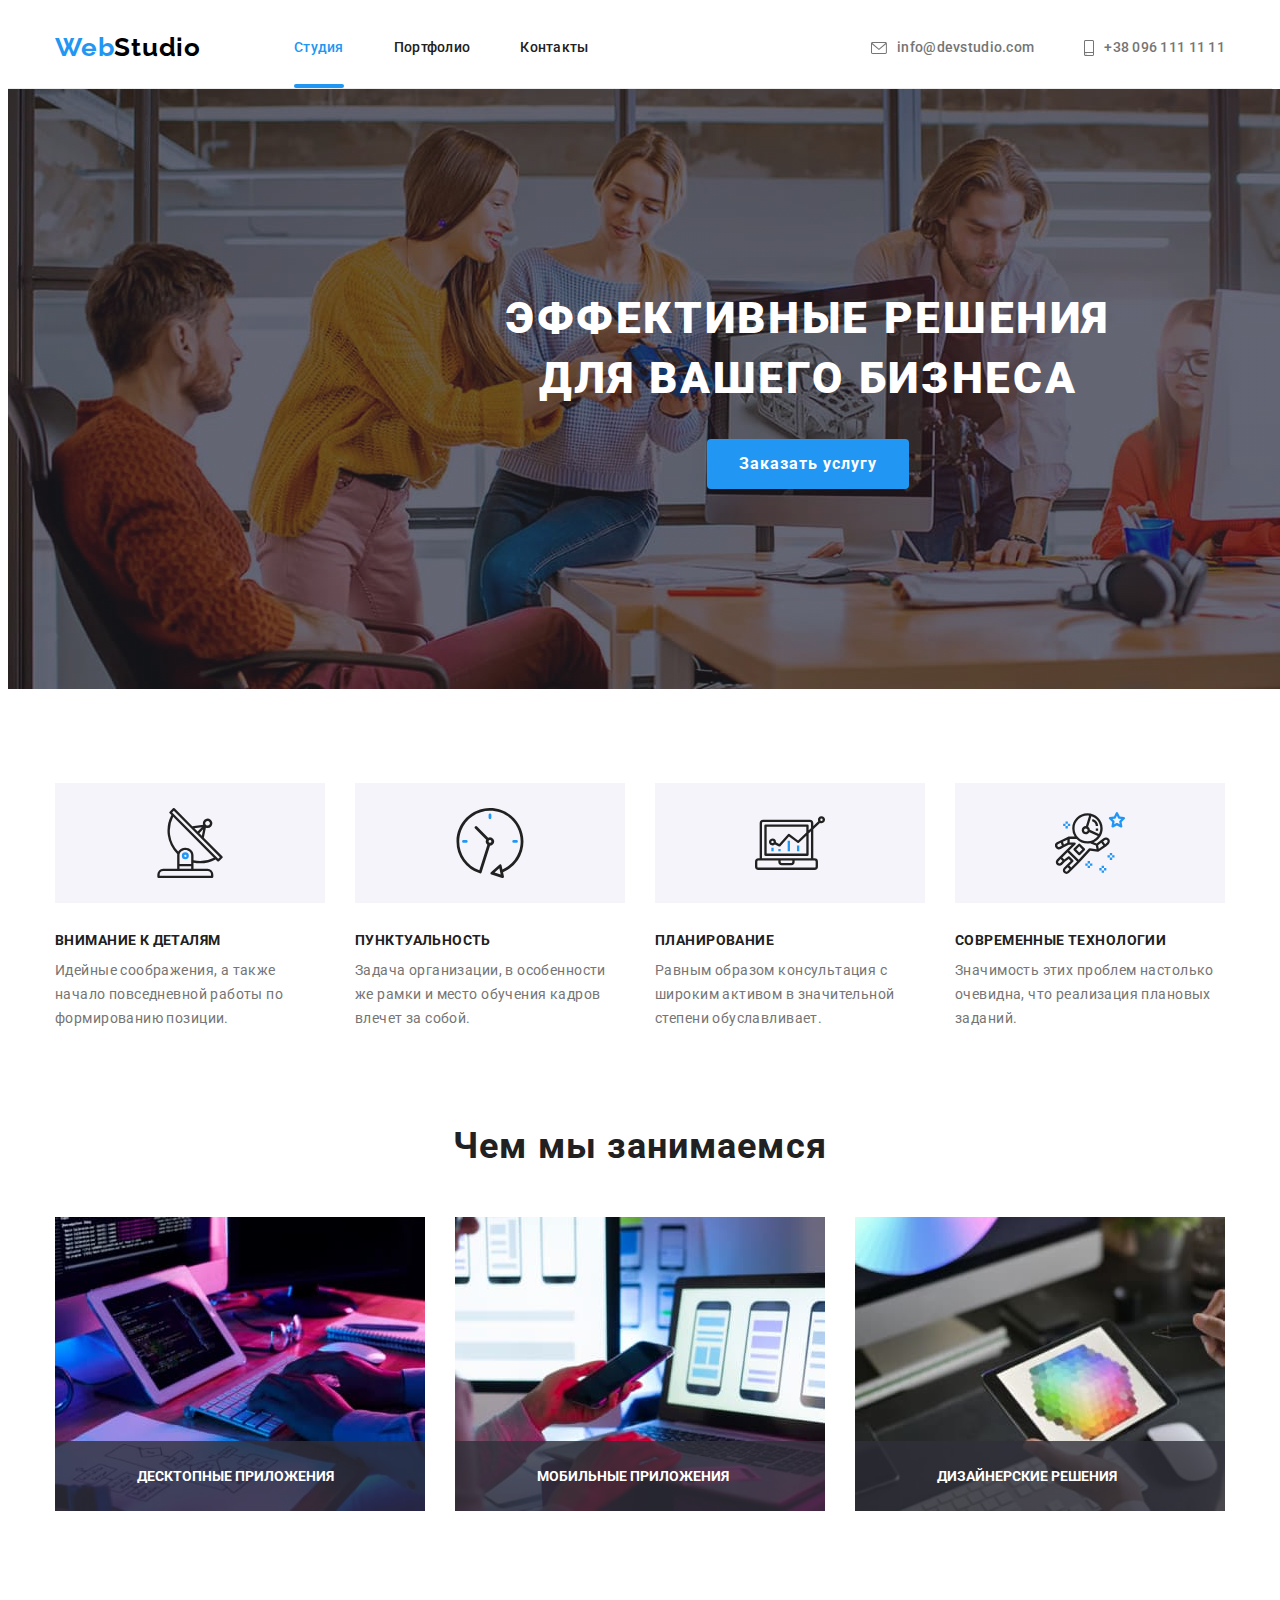
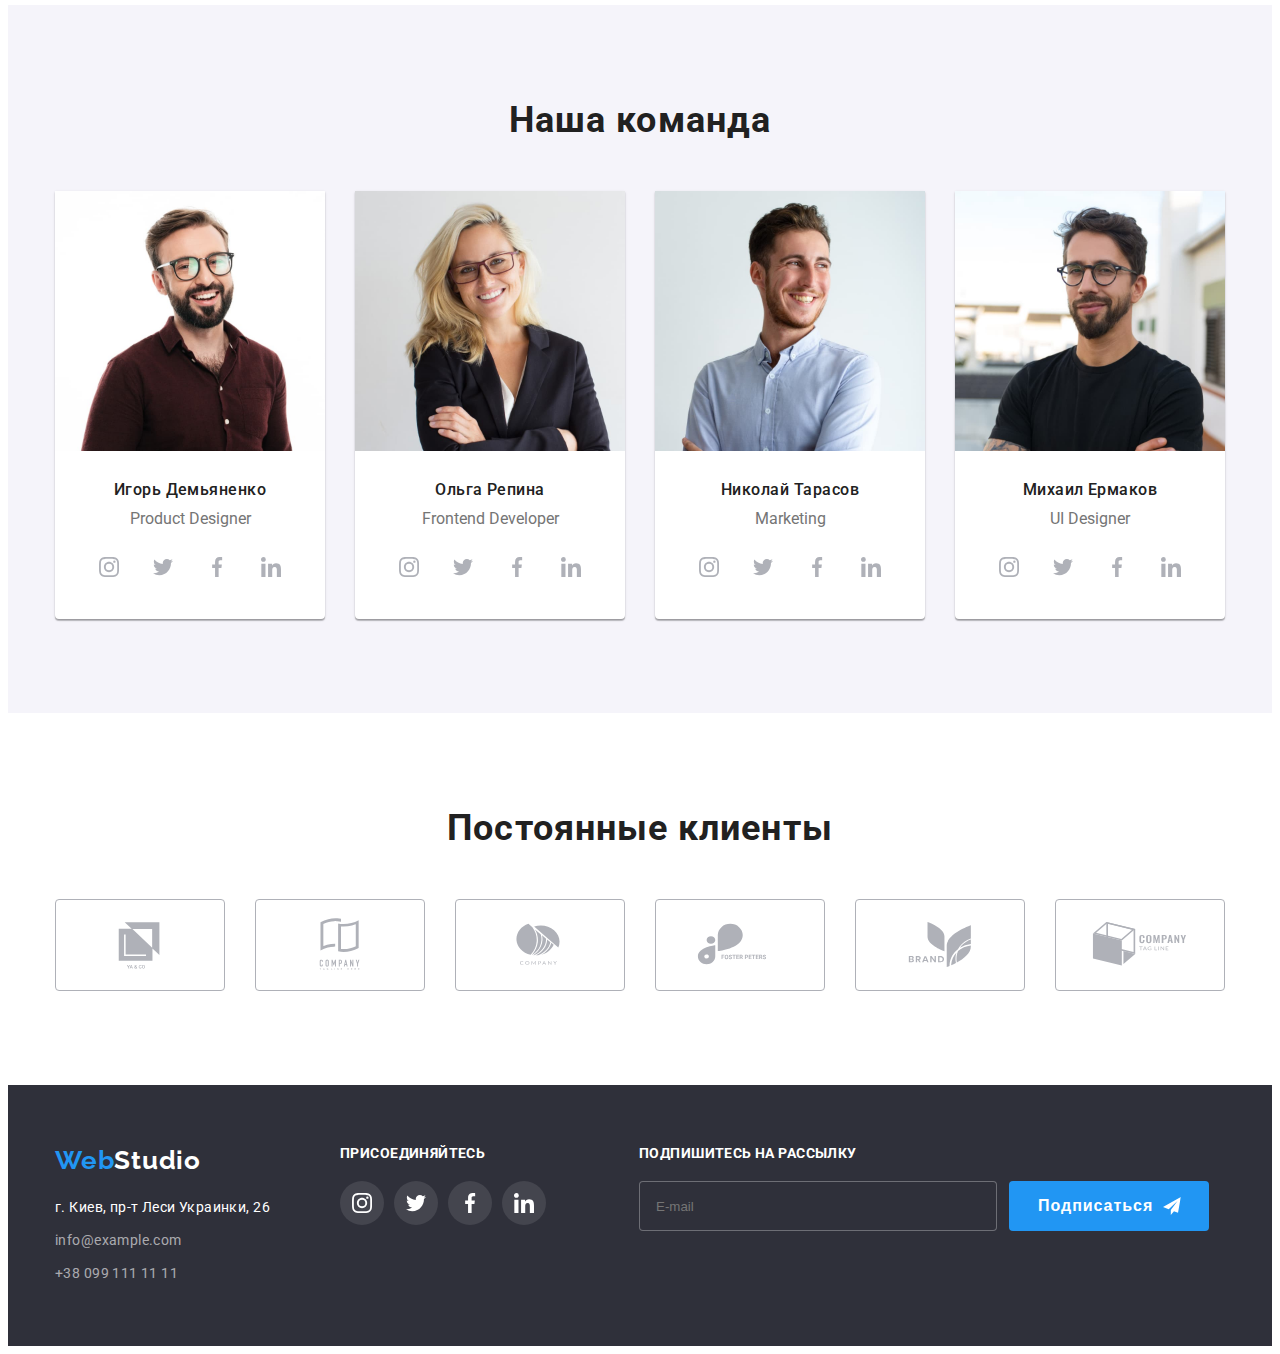
==== index.html @ 302613a6 "Добавляет форму" ====
<!DOCTYPE html>
<html lang="ru">
<head>
    <meta charset="UTF-8">
    <meta http-equiv="X-UA-Compatible" content="IE=edge">
    <meta name="viewport" content="width=device-width, initial-scale=1.0">
    <title>Студия</title>
    <link href="https://fonts.googleapis.com/css2?family=Raleway:wght@700&family=Roboto:wght@400;500;700;900&display=swap"
        rel="stylesheet">
        <link rel="stylesheet" href="https://cdnjs.cloudflare.com/ajax/libs/modern-normalize/1.1.0/modern-normalize.min.css"
            integrity="sha512-wpPYUAdjBVSE4KJnH1VR1HeZfpl1ub8YT/NKx4PuQ5NmX2tKuGu6U/JRp5y+Y8XG2tV+wKQpNHVUX03MfMFn9Q=="
            crossorigin="anonymous" referrerpolicy="no-referrer" />
    <link rel="stylesheet" href="./css/styles.css">
</head>
<body>
    <!--Шапка-->
    <header class="page-header">
        <div class=" header container">
            <nav class="main-nav">
                <a href="./index.html" class="logo"><span>Web</span>Studio</a>
            
                <ul class="site-nav list">
                    <li class="item"><a href="./index.html" class="link current">Студия</a></li>
                    <li class="item"><a href="./portfolio.html" class="link">Портфолио</a></li>
                    <li class="item"><a href="" class="link">Контакты</a></li>
                </ul>
            </nav>
            
            <ul class="contacts list">
                <li class="item"><a href="mailto:info@devstudio.com" class="contacts-item link">
                    <svg class="envelope-icon">
                        <use href="./images/icons.svg#icon-envelope"></use>
                    </svg>
                    info@devstudio.com</a></li>

                <li class="item"><a href="tel:+380961111111" class="contacts-item link">
                    <svg class="smartphone-icon" width="10" height="16">
                        <use href="./images/icons.svg#icon-smartphone"></use>
                    </svg>
                    +38 096 111 11 11</a></li>
            </ul>
        </div>
            
    </header>

    <main>
        <!--Герой-->

        <section class="hero section">
            
                <div class="container">
                    <h1 class="hero-title">Эффективные решения для вашего бизнеса</h1>
                    <button type="button" class="hero-button" data-modal-open>Заказать услугу</button>
                </div>
            
        </section>
        

        <!--Преимущества работы с нами-->

        <section class="advantages section">
            <div class="container">
                <h2 class="visually-hidden">Преимущества работы с нами</h2>
                
                <ul class=" advantage list">
                    <li class="advantages-item">
                        <div class="advantage-bg">
                            <svg width="70" height="70">
                                <use href="./images/icons.svg#icon-antenna" ></use>
                            </svg>
                        </div>
                        <h3 class="advantage-title">Внимание к деталям</h3>
                        <p class="advantage-descr">
                            Идейные соображения, а также начало повседневной работы по формированию позиции.
                        </p>
                    </li>
                    <li class="advantages-item">
                        <div class="advantage-bg">
                            <svg width="70" height="70">
                                <use href="./images/icons.svg#icon-clock"></use>
                            </svg>
                        </div>
                        <h3 class="advantage-title">Пунктуальность</h3>
                        <p class="advantage-descr">
                            Задача организации, в особенности же рамки и место обучения кадров влечет за собой.
                        </p>
                    </li>
                    <li class="advantages-item">
                        <div class="advantage-bg">
                            <svg width="70" height="70">
                                <use href="./images/icons.svg#icon-diagram"></use>
                            </svg>
                        </div>
                        <h3 class="advantage-title">Планирование</h3>
                        <p class="advantage-descr">
                            Равным образом консультация с широким активом в значительной степени обуславливает.
                        </p>
                    </li>
                    <li class="advantages-item">
                        <div class="advantage-bg">
                            <svg width="70" height="70">
                                <use href="./images/icons.svg#icon-astronaut"></use>
                        </div>
                        <h3 class="advantage-title">Современные технологии</h3>
                        <p class="advantage-descr">
                            Значимость этих проблем настолько очевидна, что реализация плановых заданий.
                        </p>
                    </li>
                </ul>
            </div>
        </section>

        <!--Чем мы занимаемся-->

        <section class="services section">
            <div class="container">
                <h2 class="service-title">Чем мы занимаемся</h2>
                
                <ul class="services list">
                    <li class="service-item">
                        <a href="" class="service link"><img src="./images/box1.jpg" alt="услуга 1" width="370"></a>
                        <div class="service-thumb">
                            Десктопные приложения
                        </div>
                    </li>
                    <li class="service-item">
                        <a href="" class="service link"><img src="./images/box2.jpg" alt="услуга 2" width="370"></a>
                        <div class="service-thumb">
                            Мобильные приложения
                        </div>
                    </li>
                    <li class="service-item">
                        <a href="" class="service link"><img src="./images/box3.jpg" alt="услуга 3" width="370"></a>
                        <div class="service-thumb">
                            Дизайнерские решения
                        </div>
                    </li>
                </ul>
            </div>
        </section>

        <!--Наша команда--> 
        <section class="team section">
            <div class="container">
                <h2 class="team-title">Наша команда</h2>
                
                <ul class="team-cards list">
                    <li class="team-card">
                        <img src="./images/team1.jpg" class="team-img" alt="Игорь Демьяненко" width="270">
                        <div class="card-bottom">
                            <h3 class="team-member-name">Игорь Демьяненко</h3>
                            <p class="team-member-position">Product Designer</p>
                        <ul class="team-social list">
                            <li class="team-social-item">
                                <a href="" class="social-link link">
                                    <svg class="social-icon">
                                        <use href="./images/icons.svg#icon-instagram" width="20" height="20"></use>
                                    </svg>
                                </a>
                            </li>
                            <li class="team-social-item">
                                <a href="" class="social-link link">
                                    <svg class="social-icon">
                                        <use href="./images/icons.svg#icon-twitter" width="20" height="20"></use>
                                    </svg>
                                </a>
                            </li>
                            <li class="team-social-item">
                                <a href="" class="social-link link">
                                    <svg class="social-icon">
                                        <use href="./images/icons.svg#icon-facebook" width="20" height="20"></use>
                                    </svg>
                                </a>
                            </li>
                            <li class="team-social-item">
                                <a href="" class="social-link link">
                                    <svg class="social-icon">
                                        <use href="./images/icons.svg#icon-linkedin" width="20" height="20"></use>
                                    </svg>
                                </a>
                            </li>
                        </ul>
                        </div>
                    </li>
                    <li class="team-card">
                        <img src="./images/team2.jpg" class="team-img" alt="Ольга Репина" width="270">
                        <div class="card-bottom">
                            <h3 class="team-member-name">Ольга Репина</h3>
                            <p class="team-member-position">Frontend Developer</p>
                            <ul class="team-social list">
                                <li class="team-social-item">
                                    <a href="" class="social-link link">
                                        <svg class="social-icon">
                                            <use href="./images/icons.svg#icon-instagram" width="20" height="20"></use>
                                        </svg>
                                    </a>
                                </li>
                                <li class="team-social-item">
                                    <a href="" class="social-link link">
                                        <svg class="social-icon">
                                            <use href="./images/icons.svg#icon-twitter" width="20" height="20"></use>
                                        </svg>
                                    </a>
                                </li>
                                <li class="team-social-item">
                                    <a href="" class="social-link link">
                                        <svg class="social-icon">
                                            <use href="./images/icons.svg#icon-facebook" width="20" height="20"></use>
                                        </svg>
                                    </a>
                                </li>
                                <li class="team-social-item">
                                    <a href="" class="social-link link">
                                        <svg class="social-icon">
                                            <use href="./images/icons.svg#icon-linkedin" width="20" height="20"></use>
                                        </svg>
                                    </a>
                                </li>
                            </ul>
                        </div>
                    </li>
                    <li class="team-card">
                        <img src="./images/team3.jpg" class="team-img" alt="Николай Тарасов" width="270">
                        <div class="card-bottom">
                            <h3 class="team-member-name">Николай Тарасов</h3>
                            <p class="team-member-position">Marketing</p>
                            <ul class="team-social list">
                                <li class="team-social-item">
                                    <a href="" class="social-link link">
                                        <svg class="social-icon">
                                            <use href="./images/icons.svg#icon-instagram" width="20" height="20"></use>
                                        </svg>
                                    </a>
                                </li>
                                <li class="team-social-item">
                                    <a href="" class="social-link link">
                                        <svg class="social-icon">
                                            <use href="./images/icons.svg#icon-twitter" width="20" height="20"></use>
                                        </svg>
                                    </a>
                                </li>
                                <li class="team-social-item">
                                    <a href="" class="social-link link">
                                        <svg class="social-icon">
                                            <use href="./images/icons.svg#icon-facebook" width="20" height="20"></use>
                                        </svg>
                                    </a>
                                </li>
                                <li class="team-social-item">
                                    <a href="" class="social-link link">
                                        <svg class="social-icon">
                                            <use href="./images/icons.svg#icon-linkedin" width="20" height="20"></use>
                                        </svg>
                                    </a>
                                </li>
                            </ul>
                        </div>
                    </li>
                    <li class="team-card">
                        <img src="./images/team4.jpg" class="team-img" alt="Михаил Ермаков" width="270">
                        <div class="card-bottom">
                            <h3 class="team-member-name">Михаил Ермаков</h3>
                            <p class="team-member-position">UI Designer</p>
                            <ul class="team-social list">
                                <li class="team-social-item">
                                    <a href="" class="social-link link">
                                        <svg class="social-icon">
                                            <use href="./images/icons.svg#icon-instagram" width="20" height="20"></use>
                                        </svg>
                                    </a>
                                </li>
                                <li class="team-social-item">
                                    <a href="" class="social-link link">
                                        <svg class="social-icon">
                                            <use href="./images/icons.svg#icon-twitter" width="20" height="20"></use>
                                        </svg>
                                    </a>
                                </li>
                                <li class="team-social-item">
                                    <a href="" class="social-link link">
                                        <svg class="social-icon">
                                            <use href="./images/icons.svg#icon-facebook" width="20" height="20"></use>
                                        </svg>
                                    </a>
                                </li>
                                <li class="team-social-item">
                                    <a href="" class="social-link link">
                                        <svg class="social-icon">
                                            <use href="./images/icons.svg#icon-linkedin" width="20" height="20"></use>
                                        </svg>
                                    </a>
                                </li>
                            </ul>
                        </div>
                    </li>
                </ul>
            </div>
        </section>

        <!--Постоянные клиенты-->

        <section class="clients section">
            <div class="container">
                <h2 class="clients-title">Постоянные клиенты</h2>
                <ul class="clients-list list">
                    <li class="clients-item">
                        <a href="" class="clients-link link">
                            <svg class="clients-icon" width="106" height="60">
                                <use href="./images/icons.svg#icon-company1"></use>
                            </svg>
                        </a>
                    </li>
                    <li class="clients-item">
                        <a href="" class="clients-link link">
                            <svg class="clients-icon" width="106" height="60">
                                <use href="./images/icons.svg#icon-company2"></use>
                            </svg>
                        </a>
                    </li>
                    <li class="clients-item">
                        <a href="" class="clients-link link">
                            <svg class="clients-icon" width="106" height="60">
                                <use href="./images/icons.svg#icon-company3"></use>
                            </svg>
                        </a>
                    </li>
                    <li class="clients-item">
                        <a href="" class="clients-link link">
                            <svg class="clients-icon" width="106" height="60">
                                <use href="./images/icons.svg#icon-company4"></use>
                            </svg>
                        </a>
                    </li>
                    <li class="clients-item">
                        <a href="" class="clients-link link">
                            <svg class="clients-icon" width="106" height="60">
                                <use href="./images/icons.svg#icon-company5"></use>
                            </svg>
                        </a>
                    </li>
                    <li class="clients-item">
                        <a href="" class="clients-link link">
                            <svg class="clients-icon" width="106" height="60">
                                <use href="./images/icons.svg#icon-company6"></use>
                            </svg>
                        </a>
                    </li>
                    
                </ul>

            </div>
        </section>
    </main>

    <!--Футер-->
    <footer class="footer-section">
        
        <div class="footer container">
            <section class="footer-contacts-section">
            <a href="./index.html" class="footer-section logo link"><span>Web</span>Studio</a>
            
            <address class="location">
                г. Киев, пр-т Леси Украинки, 26
            </address>
            <address class="footer-contacts">
                <a href="mailto:info@example.com" class="footer-contact mail link">info@example.com</a>
                <a href="tel:+380991111111" class="footer-contact tel link">+38 099 111 11 11</a>
            </address>
            </section>
            
            
        
        <section class="join-us">
            <p class="join-us-action">присоединяйтесь</p>
            <ul class="join-us-list list">
                <li class="join-us-item"><a href="" class="join-us-link link">
                    <svg class="join-us-icon">
                        <use href="./images/icons.svg#icon-instagram"></use>
                    </svg>
                </a></li>
                <li class="join-us-item"><a href="" class="join-us-link link">
                        <svg class="join-us-icon">
                            <use href="./images/icons.svg#icon-twitter"></use>
                        </svg>
                    </a></li>
                <li class="join-us-item"><a href="" class="join-us-link link">
                            <svg class="join-us-icon">
                                <use href="./images/icons.svg#icon-facebook"></use>
                            </svg>
                        </a></li>
                <li class="join-us-item"><a href="" class="join-us-link link">
                                <svg class="join-us-icon">
                                    <use href="./images/icons.svg#icon-linkedin"></use>
                                </svg>
                            </a></li>
                
                        </ul>
        </section>
        <div>
            <p class="subscribe-action">Подпишитесь на рассылку</p>
            <form class="footer-form">
                <input type="email" name="email" placeholder="E-mail" class="subscribe-input">
                <button type="submit" class="subscribe-button">Подписаться
                    <svg class="icon-send-footer">
                        <use href="./images/icons.svg#icon-send-footer"></use>
                    </svg>
                </button>
            </form>
        </div>
        </div>
        
    </footer>

    <!--Модальное окно-->

    <div class="backdrop is-hidden" data-modal>
<div class="modal">
    
    <button class="close-button-bg" data-modal-close>
        <svg class="close-button">
            <use href="./images/icons.svg#icon-close" class="close-svg"></use>
        </svg>
    </button>
<form class="order-form">
    <p class="form-descr">Оставьте свои данные, мы вам перезвоним</p>

    <div class="form-field">
        <label for="name" class="form-label">Имя</label>
        <input type="text" name="name" id="name"  class="form-input"autofocus>
    </div>

    <div class="form-field">
        <label for="tel" class="form-label">Телефон</label>
        <input type="tel" name="tel" id="tel" class="form-input">

    </div>
    
    <div class="form-field">
        <label for="email" class="form-label">Почта</label>
        <input type="email" name="email" id="email" class="form-input">
    </div>

    <div class="form-field">
        <label for="comment" class="form-label">Комментарий</label>
        <textarea name="comment" id="comment" placeholder="Введите текст" class="form-input comment"></textarea>
    </div>

<div class="form-field-terms">
    <input type="checkbox" id="terms" name="terms">
    <label for="terms" class="terms-label">Соглашаюсь с рассылкой и принимаю <a href="" class="terms-link">Условия договора</a></label>
    </div>

    <button type="submit" class="form-submit">Отправить</button>

    </form>



   
</div>
    </div>
    <script src="./js/modal.js"></script>
</body>
</html>
---- css/styles.css ----
/* цвет фона #E5E5E5 
вторичный цвет фона  #F5F4FA
 */

/* цвет текста #212121 
вторичный цвет текста #757575*/

/* акцент #2196F3 
лого #000000*/

/* футер контакты rgba(255, 255, 255, 0.6); */
html {
  box-sizing: border-box;
}

*,
*::before,
*::after {
  box-sizing: inherit;
}

:root {
  --accent-color: #2196f3;
  --main-background-color: #ffffff;
  --secondary-background-color: #2f303a;
  --main-text-color: #212121;
  --secondary-text-color: #757575;
  --logo-color: #000000;
  --light-text-color: #ffffff;
  --footer-contacts-color: rgba(255, 255, 255, 0.6);
  --filter-color: #f5f4fa;
  --icon-color: #afb1b8;
}

body {
  background-color: var(--main-background-color);
  color: var(--main-text-color);
  font-family: Roboto, sans-serif;
}

.container {
  margin-left: auto;
  margin-right: auto;
  width: 1200px;
  padding-left: 15px;
  padding-right: 15px;
}

.link {
  text-decoration: none;
}

.list {
  margin: 0;
  padding: 0;
  list-style: none;
}

.section {
  padding-top: 94px;
  padding-bottom: 94px;
}

.page-header {
  border-bottom: 1px solid #ececec;
  background-color: var(--main-background-color);
}
/* Logo */

.logo {
  padding-top: 24px;
  padding-bottom: 25px;
  color: var(--logo-color);

  font-family: Raleway, sans-serif;
  font-weight: 700;
  font-size: 26px;
  line-height: 1.19;
  letter-spacing: 0.03em;

  text-decoration: none;
}

.logo span {
  color: var(--accent-color);
}

/* Site nav */
.header.container {
  display: flex;
  align-items: center;
}

.main-nav {
  display: flex;
  align-items: center;
}

.site-nav.list {
  display: flex;
  margin-left: 93px;
}

.site-nav .item:not(:last-child) {
  margin-right: 50px;
}

.contacts.list {
  display: flex;
  margin-left: auto;
}

.contacts .item:not(:last-child) {
  margin-right: 50px;
}

.site-nav .link {
  position: relative;
  display: block;
  padding-top: 32px;
  padding-bottom: 32px;

  color: var(--main-text-color);

  font-weight: 500;
  font-size: 14px;
  line-height: 1.14;
  letter-spacing: 0.02em;
  transition: color 250ms cubic-bezier(0.4, 0, 0.2, 1);
}

.site-nav .link.current {
  color: var(--accent-color);
}

.site-nav .link.current::after {
  position: absolute;
  bottom: 0;
  left: 0;
  content: "";
  width: 100%;
  height: 4px;
  background-color: var(--accent-color);
  border-radius: 2px;
}

.site-nav .link:hover,
.site-nav .link:focus {
  color: var(--accent-color);
}

/* Contacts */

.contacts.list {
  display: flex;
}

.contacts-item {
  display: flex;
  align-items: center;
  padding-top: 32px;
  padding-bottom: 32px;
  color: var(--secondary-text-color);

  font-weight: 500;
  font-size: 14px;
  line-height: 1.14;
  letter-spacing: 0.02em;
  transition: color 250ms cubic-bezier(0.4, 0, 0.2, 1);
}

.contacts-item:hover,
.contacts-item:focus {
  color: var(--accent-color);
}

.envelope-icon {
  width: 16px;
  height: 12px;
  margin-right: 10px;
  fill: var(--secondary-text-color);
  transition: color 250ms cubic-bezier(0.4, 0, 0.2, 1);
}

.smartphone-icon {
  width: 10px;
  height: 16px;
  margin-right: 10px;
  fill: var(--secondary-text-color);
  transition: color 250ms cubic-bezier(0.4, 0, 0.2, 1);
}

.contacts-item:hover .envelope-icon,
.contacts-item:focus .envelope-icon {
  fill: var(--accent-color);
}

.contacts-item:hover .smartphone-icon,
.contacts-item:focus .smartphone-icon {
  fill: var(--accent-color);
}

/* Hero */
.hero {
  padding-top: 200px;
  padding-bottom: 200px;

  background-color: var(--secondary-background-color);
  width: 1600px;
  height: 600px;
  margin-left: auto;
  margin-right: auto;
  background-image: linear-gradient(
      to right,
      rgba(47, 48, 58, 0.4),
      rgba(47, 48, 58, 0.4)
    ),
    url(../images/herobg.jpg);
  background-size: contain;
  background-position: center;
}

.hero .container {
  text-align: center;
}

.hero-title {
  margin-top: 0;
  margin-right: auto;
  margin-left: auto;
  margin-bottom: 30px;
  width: 696px;

  color: var(--light-text-color);

  font-weight: 900;
  font-size: 44px;
  line-height: 1.36;

  letter-spacing: 0.06em;
  text-transform: uppercase;
}

.hero-button {
  padding: 10px 32px;
  background-color: var(--accent-color);
  color: var(--light-text-color);

  font-family: inherit;
  font-weight: 700;
  font-size: 16px;
  line-height: 1.88;
  text-align: center;
  letter-spacing: 0.06em;

  cursor: pointer;
  border-radius: 4px;
  border: none;
}

/* Advantages */

.advantage {
  display: flex;
}

.advantages-item {
  width: calc((100%-90px) / 4);
}

.advantages-item:not(:last-child) {
  margin-right: 30px;
}

.visually-hidden {
  position: absolute;
  clip: rect(0 0 0 0);
  width: 1px;
  height: 1px;
  margin: -1px;
  border: 0;
  padding: 0;
  overflow: hidden;
}

.advantage-title {
  margin-top: 0;
  margin-bottom: 10px;

  font-weight: 700;
  font-size: 14px;
  line-height: 1.14;
  letter-spacing: 0.03em;

  text-transform: uppercase;
}

.advantage-descr {
  margin: 0;
  color: var(--secondary-text-color);
  font-weight: 400;
  font-size: 14px;
  line-height: 1.71;
  letter-spacing: 0.03em;
}

.advantage-bg {
  display: flex;
  align-items: center;
  justify-content: center;
  margin-bottom: 30px;
  width: 270px;
  height: 120px;
  background-color: var(--filter-color);
}

/* Services */

.services.section {
  padding-top: 0;
}

.services .list {
  display: flex;
}

.service-item:not(:last-child) {
  margin-right: 30px;
}
.service-title {
  margin-top: 0;
  margin-bottom: 50px;

  font-weight: 700;
  font-size: 36px;
  line-height: 1.17;
  text-align: center;
  letter-spacing: 0.03em;
}

.service img {
  display: block;
}
.service-item {
  position: relative;
}

.service-thumb {
  position: absolute;
  bottom: 0;
  left: 0;
  width: 100%;
  height: 70px;
  background-color: rgba(47, 48, 58, 0.8);
  padding-top: 27px;
  padding-bottom: 27px;
  padding-left: 82px;
  padding-right: 83px;
  font-weight: 700;
  font-size: 14px;
  text-transform: uppercase;
  color: var(--light-text-color);
}
/* Team */

.team.section {
  background-color: var(--filter-color);
}
.team-title {
  margin-top: 0;
  margin-bottom: 50px;
  font-weight: 700;
  font-size: 36px;
  line-height: 1.17;
  text-align: center;
  letter-spacing: 0.03em;
}

.team-cards {
  display: flex;
}

.team-card {
  width: calc((100%-90px) / 4);
  text-align: center;
  box-shadow: 0px 1px 3px rgba(0, 0, 0, 0.12), 0px 1px 1px rgba(0, 0, 0, 0.14),
    0px 2px 1px rgba(0, 0, 0, 0.2);
  border-radius: 0px 0px 4px 4px;
  background-color: var(--main-background-color);
}

.team-card:not(:last-child) {
  margin-right: 30px;
}

.card-bottom {
  padding-top: 30px;
  padding-bottom: 30px;
}

.team-img {
  display: block;
}

.team-member-name {
  margin-top: 0;
  margin-bottom: 10px;

  font-weight: 500;
  font-size: 16px;
  line-height: 1.18;
  letter-spacing: 0.03em;
}

.team-member-position {
  margin-top: 0;
  margin-bottom: 16px;
  color: var(--secondary-text-color);

  font-weight: 400;
  font-size: 16px;
  line-height: 1.18;
  letter-spacing: 0.03;
}

.team-social-item {
  width: 44px;
  height: 44px;
}

.team-social-item + .team-social-item {
  margin-left: 10px;
}

.team-social.list {
  display: flex;
  justify-content: center;
}

.social-link {
  width: 100%;
  height: 100%;
  display: block;

  border-radius: 50%;
  display: flex;
  align-items: center;
  justify-content: center;
  transition: background-color 250ms cubic-bezier(0.4, 0, 0.2, 1);
}

.social-link:hover,
.social-link:focus {
  background-color: var(--accent-color);
}

.social-icon {
  width: 20px;
  height: 20px;
  fill: var(--icon-color);
  transition: fill 250ms cubic-bezier(0.4, 0, 0.2, 1);
}

.social-link:hover .social-icon,
.social-link:focus .social-icon {
  fill: var(--light-text-color);
}

/* Our clients */

.clients-title {
  margin-top: 0;
  margin-bottom: 50px;
  font-weight: 700;
  font-size: 36px;
  line-height: 1.17;
  text-align: center;
  letter-spacing: 0.03em;
}

.clients-item + .clients-item {
  margin-left: 30px;
}

.clients-list {
  display: flex;
}

.clients-icon {
  fill: var(--icon-color);
  transition: fill 250ms cubic-bezier(0.4, 0, 0.2, 1);
}

.clients-link {
  display: flex;
  width: 170px;
  height: 92px;
  border: 1px solid var(--icon-color);
  border-radius: 4px;
  align-items: center;
  justify-content: center;
  transition: border-color 250ms cubic-bezier(0.4, 0, 0.2, 1);
}

.clients-link:hover .clients-icon,
.clients-link:focus .clients-icon {
  fill: var(--accent-color);
}

.clients-link:hover,
.clients-link:focus {
  border-color: var(--accent-color);
}

/* Footer */

.footer-section {
  padding: 60px 0;
  background-color: var(--secondary-background-color);
}

.footer-section.logo {
  display: inline-block;
  padding: 0;
  margin-bottom: 20px;
  color: var(--light-text-color);
}

.location {
  color: var(--light-text-color);
  font-weight: 400;
  font-size: 14px;
  line-height: 1.71;
  letter-spacing: 0.03em;
  font-style: inherit;

  margin-bottom: 9px;
}

.footer-contact {
  color: var(--footer-contacts-color);
  font-weight: 400;
  font-size: 14px;
  line-height: 1.71;
  letter-spacing: 0.03em;
  font-style: normal;
  transition: color 250ms cubic-bezier(0.4, 0, 0.2, 1);
}

.footer-contact.mail {
  display: block;
  margin-bottom: 9px;
}

.footer-contact:hover,
.footer-contact:focus {
  color: var(--accent-color);
}

.join-us-action {
  margin-top: 0px;
  margin-bottom: 20px;
  font-weight: 700;
  font-size: 14px;
  line-height: 1.17;
  letter-spacing: 0.03em;
  text-transform: uppercase;
  color: var(--light-text-color);
}

.join-us-icon {
  width: 20px;
  height: 20px;
  fill: var(--light-text-color);
}

.join-us-link {
  width: 44px;
  height: 44px;
  background-color: rgba(255, 255, 255, 0.1);
  border-radius: 50%;
  display: flex;
  align-items: center;
  justify-content: center;
  transition: background-color 250ms cubic-bezier(0.4, 0, 0.2, 1);
}

.join-us-link:hover,
.join-us-link:focus {
  background-color: var(--accent-color);
}

.join-us-item + .join-us-item {
  margin-left: 10px;
}

.join-us-list {
  display: flex;
}

.footer-section {
  display: flex;
}

.footer.container {
  display: flex;
}

.join-us {
  margin-left: 70px;
}

.subscribe-action {
  margin-top: 0;
  margin-bottom: 20px;
  margin-left: 93px;
  color: var(--light-text-color);
  font-size: 14px;
  font-weight: 700;
  letter-spacing: 0.03em;
  line-height: 1.17;
  text-transform: uppercase;
}

.footer-form {
  display: flex;
}

.subscribe-input {
  width: 358px;
  height: 50px;
  margin-left: 93px;
  padding-top: 15px;
  padding-bottom: 15px;
  padding-left: 16px;
  background-color: var(--secondary-background-color);
  border: 1px solid rgba(255, 255, 255, 0.3);
  border-radius: 4px;
}

.subscribe-button {
  display: flex;
  align-items: center;

  width: 200px;
  height: 50px;
  margin-left: 12px;
  padding-top: 10px;
  padding-bottom: 10px;
  padding-left: 29px;
  padding-right: 28px;

  background-color: var(--accent-color);
  border-radius: 4px;
  border: none;

  cursor: pointer;

  color: var(--light-text-color);
  font-weight: 700;
  font-size: 16px;
  letter-spacing: 0.06em;
  line-height: 1.16;
}

.subscribe-button::placeholder {
  color: var(--footer-contacts-color);
  font-size: 16px;
  letter-spacing: 0.03em;
  line-height: 1.25;
}

.icon-send-footer {
  width: 24px;
  height: 24px;
  margin-left: 10px;
}

.backdrop {
  position: fixed;
  width: 100%;
  height: 100%;
  top: 0;
  left: 0;
  background-color: rgba(0, 0, 0, 0.2);
  z-index: 2;
  transition: opacity 250ms cubic-bezier(0.4, 0, 0.2, 1);
}

.modal {
  position: absolute;
  top: 50%;
  left: 50%;
  transform: translate(-50%, -50%) scale(1);
  width: 528px;
  height: 581px;
  z-index: 3;
  background-color: var(--main-background-color);
  box-shadow: 0px 1px 3px rgba(0, 0, 0, 0.12), 0px 1px 1px rgba(0, 0, 0, 0.14),
    0px 2px 1px rgba(0, 0, 0, 0.2);

  transition: transform 250ms cubic-bezier(0.4, 0, 0.2, 1),
    opacity 250ms cubic-bezier(0.4, 0, 0.2, 1);
}

.is-hidden .modal {
  transform: translate(-50%, -50%) scale(0.8);
}

.close-button {
  width: 11px;
  height: 11px;
  fill: var(--logo-color);
  transition: fill 250ms cubic-bezier(0.4, 0, 0.2, 1);
}

.close-button-bg {
  position: absolute;
  right: 8px;
  top: 8px;

  display: flex;
  justify-content: center;
  align-items: center;

  width: 30px;
  height: 30px;
  background-color: var(--main-background-color);
  border: 1px solid rgba(0, 0, 0, 0.1);
  border-radius: 50%;

  cursor: pointer;
}

.close-button-bg:hover .close-button,
.close-button-bg:focus .close-button {
  fill: var(--accent-color);
}

.is-hidden {
  opacity: 0;
  pointer-events: none;
}

.order-form {
  width: 448px;
  margin-left: auto;
  margin-right: auto;
  margin-top: 40px;
}

.form-field {
  display: flex;
  flex-direction: column;
}

.form-descr {
  font-weight: 700;
  font-size: 20px;
  line-height: 1.17;
  letter-spacing: 0.03em;
}

.form-label {
  margin-bottom: 4px;
  font-size: 12px;
  letter-spacing: 0.01em;
  line-height: 1.17;
  color: var(--secondary-text-color);
}

.form-field-terms {
  display: flex;
  justify-content: center;
  margin-bottom: 30px;
}
.terms-label {
  font-size: 14px;
  margin-left: 7px;
}

.form-input {
  margin-bottom: 10px;
  height: 40px;
  border: 1px solid rgba(33, 33, 33, 0.2);
  border-radius: 4px;
}

.form-input.comment {
  width: 448px;
  height: 120px;
  margin-bottom: 20px;
  resize: none;
  border: 1px solid rgba(33, 33, 33, 0.2);
  border-radius: 4px;
}

.form-input.comment::placeholder {
  padding-top: 12px;
  padding-left: 16px;
  color: rgba(117, 117, 117, 0.5);
}

.form-submit-button {
  display: block;
  margin-right: auto;
  margin-left: auto;
  width: 200px;
  height: 50px;
  color: var(--light-text-color);
  font-weight: 700;
  font-size: 16px;
  letter-spacing: 0.06em;
  line-height: 1.87;
  background-color: var(--accent-color);
  border: none;
  border-radius: 4px;
  cursor: pointer;

  transition: box-shadow 250ms cubic-bezier(0.4, 0, 0.2, 1);
}

.form-submit-button:hover,
.form-submit-button:focus {
  box-shadow: 0px 4px 4px rgba(0, 0, 0, 0.15);
}

.terms-link {
  color: var(--accent-color);
}
/* Portfolio */

.filter.list {
  display: flex;
  justify-content: center;
  margin-bottom: 50px;
}

.filter .item:not(:last-child) {
  margin-right: 8px;
}

.filter-button {
  padding: 6px 22px;
  background-color: var(--filter-color);
  color: var(--main-text-color);

  font-family: inherit;
  font-weight: 500;
  font-size: 16px;
  line-height: 1.62;
  text-align: center;
  letter-spacing: 0.03em;

  cursor: pointer;
  border: none;
  border-radius: 4px;
  transition: background-color 250ms cubic-bezier(0.4, 0, 0.2, 1),
    color 250ms cubic-bezier(0.4, 0, 0.2, 1),
    box-shadow 250ms cubic-bezier(0.4, 0, 0.2, 1);
}

.filter-button:hover,
.filter-button:focus {
  background-color: var(--accent-color);
  color: var(--light-text-color);
  box-shadow: 0px 3px 1px rgba(0, 0, 0, 0.1), 0px 1px 2px rgba(0, 0, 0, 0.08),
    0px 2px 2px rgba(0, 0, 0, 0.12);
}

.projects {
  display: flex;
  flex-wrap: wrap;
}

.projects .item:not(:nth-child(3n)) {
  margin-right: 30px;
}

.projects .item:not(:nth-last-child(-n + 3)) {
  margin-bottom: 30px;
}

.projects img {
  display: block;
}

.border {
  border-left: 1px solid #eeeeee;
  border-bottom: 1px solid #eeeeee;
  border-right: 1px solid #eeeeee;
  padding-left: 24px;
  padding-bottom: 20px;
  padding-top: 20px;
}

.project-title {
  color: var(--main-text-color);
  font-weight: 700;
  font-size: 18px;
  line-height: 2;
  letter-spacing: 0.06em;

  margin-top: 0;
  margin-bottom: 4px;
}

.project-descr {
  color: var(--secondary-text-color);
  font-weight: 400;
  font-size: 16px;
  line-height: 1.87;
  letter-spacing: 0.03em;
  margin: 0;
}

.project.link {
  display: block;
  transition: box-shadow 250ms cubic-bezier(0.4, 0, 0.2, 1);
}

.project-pic {
  position: relative;
  overflow: hidden;
}

.project-overlay {
  position: absolute;
  top: 0;
  left: 0;
  width: 100%;
  height: 100%;

  padding-top: 63px;
  padding-bottom: 63px;
  padding-left: 24px;
  padding-right: 24px;

  background-color: rgba(33, 150, 243, 0.9);
  font-weight: 400;
  font-size: 18px;
  line-height: 1.56;
  letter-spacing: 0.03em;
  color: var(--main-background-color);

  transform: translateY(100%);
  transition: transform 250ms cubic-bezier(0.4, 0, 0.2, 1);
}

.project.link:hover .project-overlay,
.project.link:focus .project-overlay {
  transform: translateY(0);
}

.project.link:hover,
.project.link:focus {
  box-shadow: 0px 1px 1px rgba(0, 0, 0, 0.12), 0px 4px 4px rgba(0, 0, 0, 0.06),
    1px 4px 6px rgba(0, 0, 0, 0.16);
}
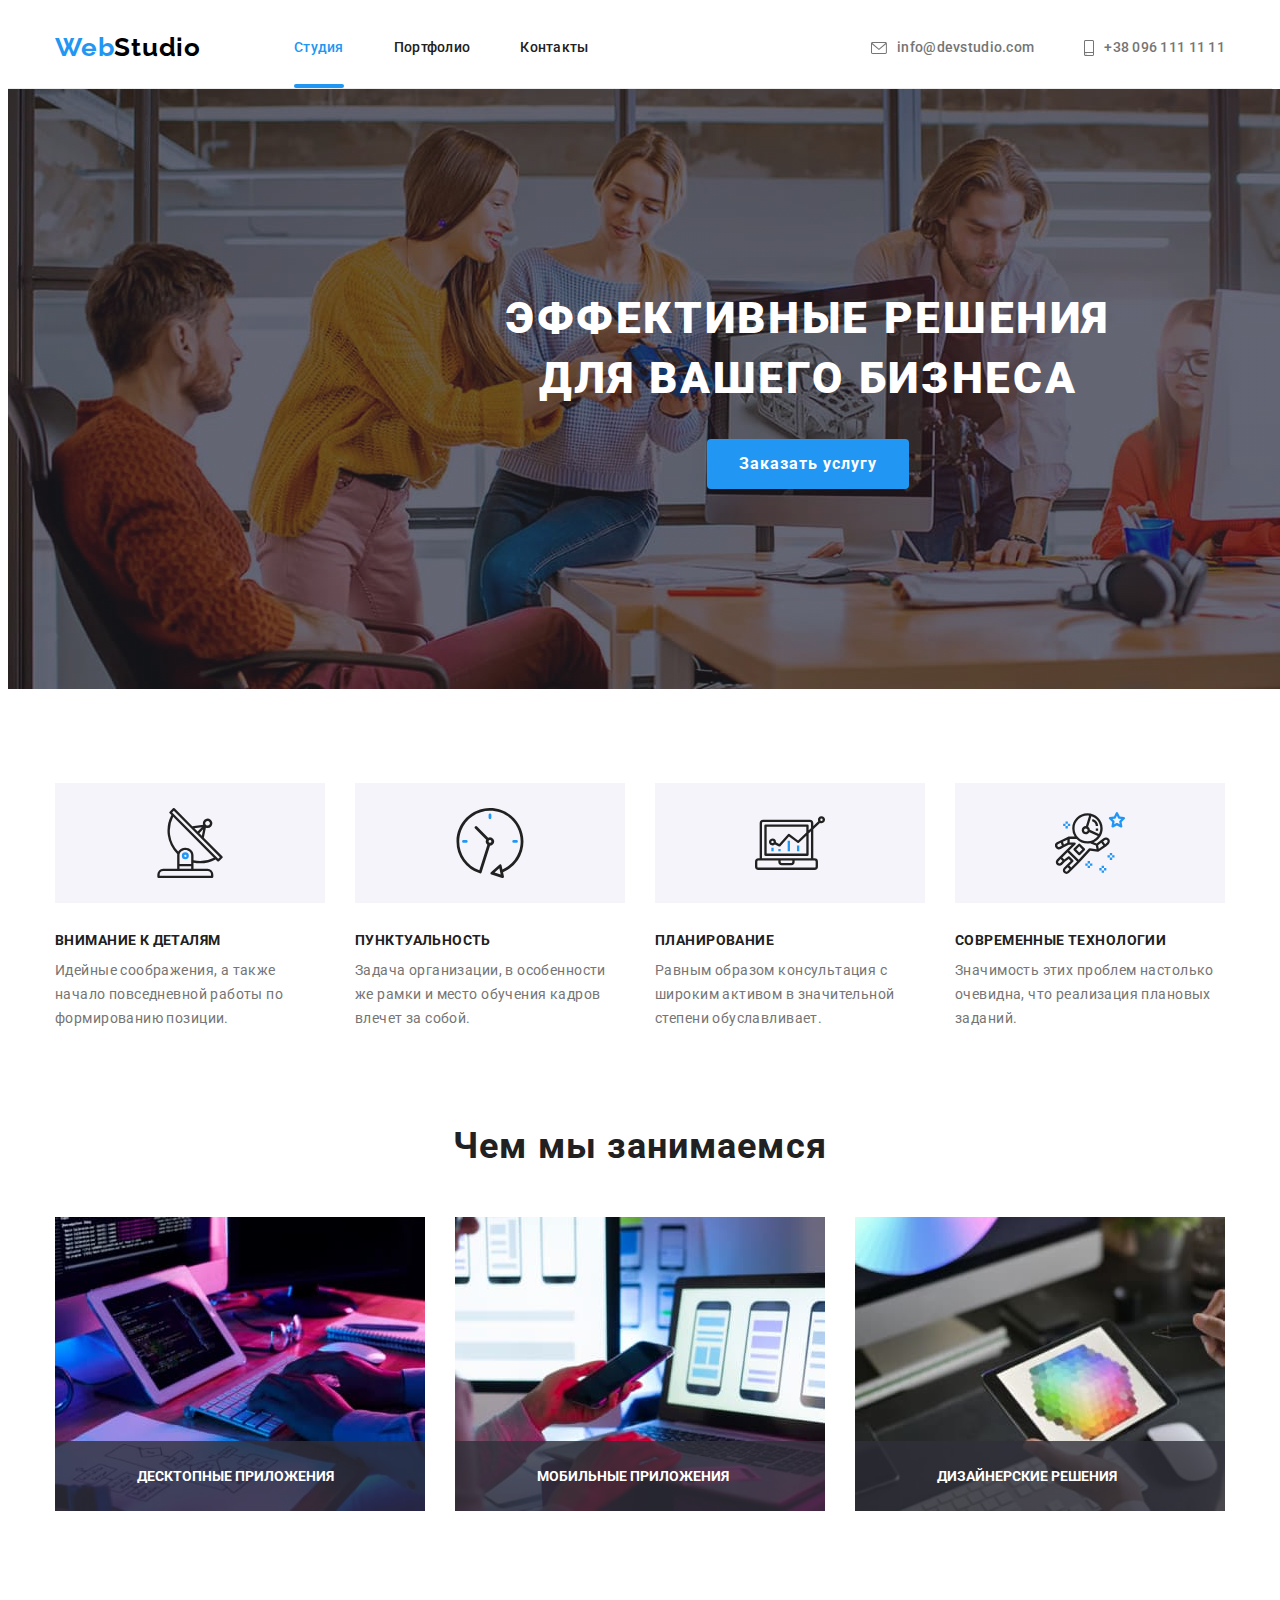
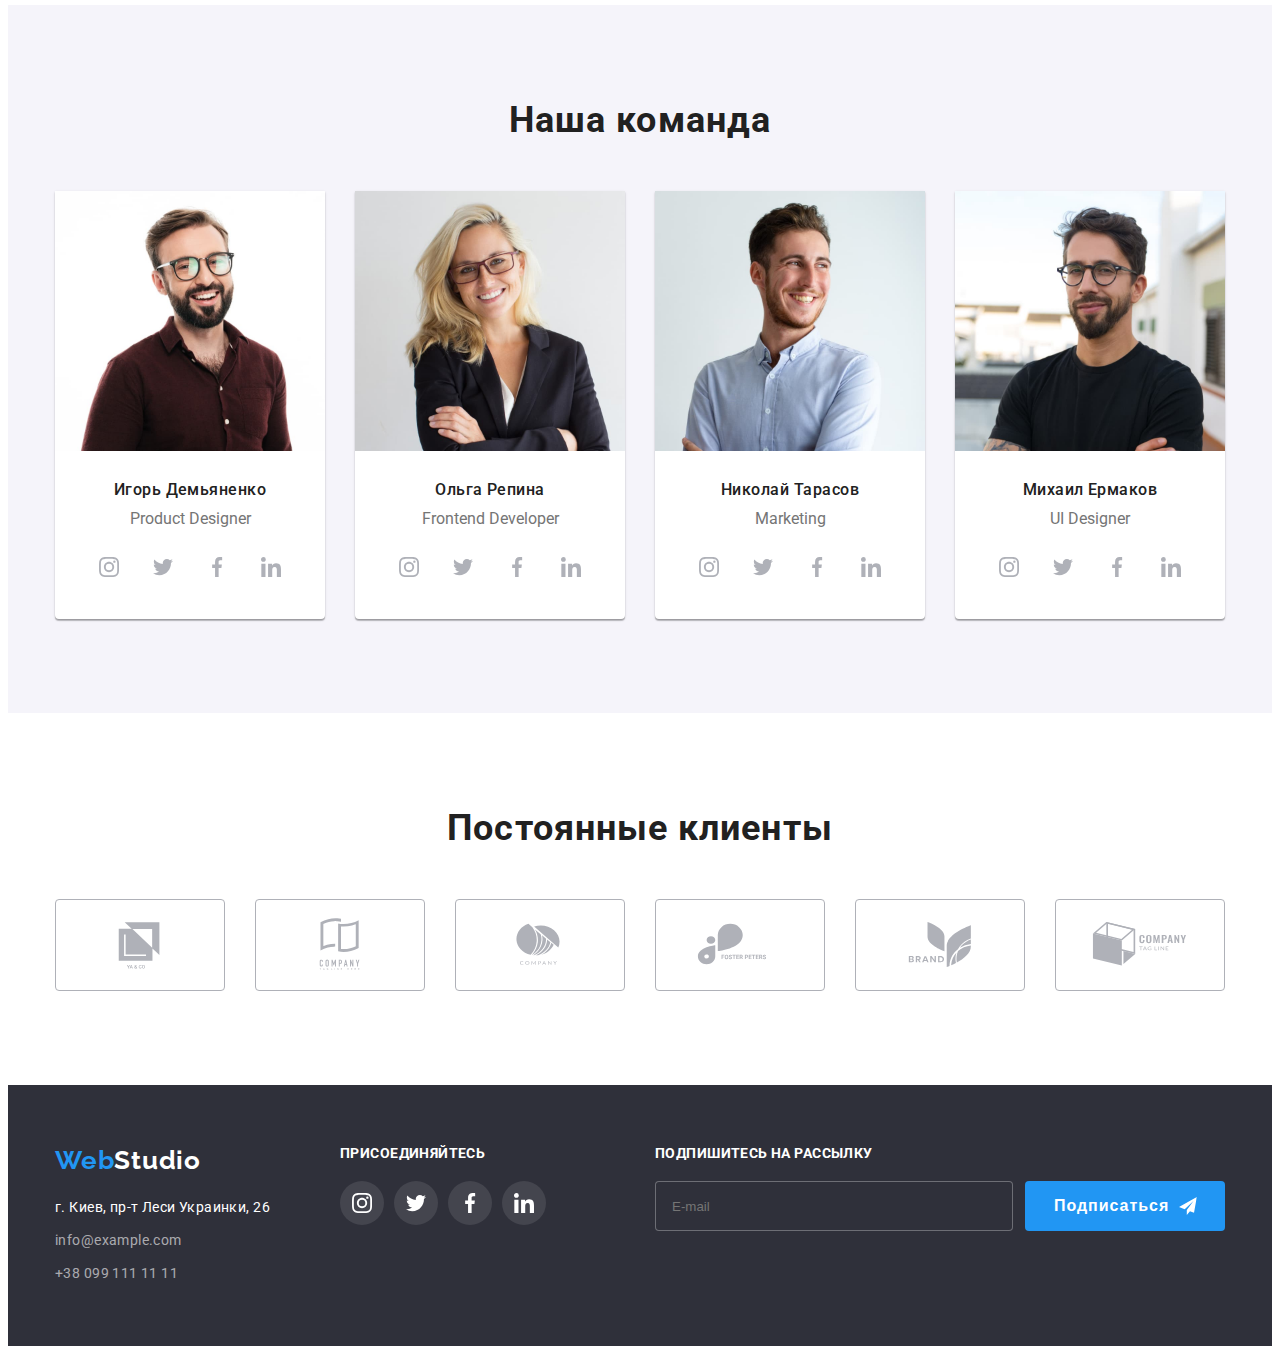
==== commit ee3f26cf: "Добавляет разметку форм" ====
--- a/index.html
+++ b/index.html
@@ -353,6 +353,7 @@
     </main>
 
     <!--Футер-->
+
     <footer class="footer-section">
         
         <div class="footer container">
@@ -396,7 +397,7 @@
                 
                         </ul>
         </section>
-        <div>
+        <div class="subscribe-container">
             <p class="subscribe-action">Подпишитесь на рассылку</p>
             <form class="footer-form">
                 <input type="email" name="email" placeholder="E-mail" class="subscribe-input">
@@ -426,18 +427,33 @@
 
     <div class="form-field">
         <label for="name" class="form-label">Имя</label>
-        <input type="text" name="name" id="name"  class="form-input"autofocus>
+        <div class="input-wrap">
+        <input type="text" name="name"
+         id="name"  class="form-input"autofocus>
+         <svg class="input-icon">
+             <use href="./images/icons.svg#icon-person-form"></use>
+         </svg>
+        </div>
     </div>
 
     <div class="form-field">
         <label for="tel" class="form-label">Телефон</label>
+        <div class="input-wrap">
         <input type="tel" name="tel" id="tel" class="form-input">
-
+        <svg class="input-icon">
+            <use href="./images/icons.svg#icon-phone-form"></use>
+        </svg>
+</div>
     </div>
     
     <div class="form-field">
         <label for="email" class="form-label">Почта</label>
+        <div class="input-wrap">
         <input type="email" name="email" id="email" class="form-input">
+        <svg class="input-icon">
+            <use href="./images/icons.svg#icon-email-form"></use>
+        </svg>
+        </div>
     </div>
 
     <div class="form-field">
@@ -446,11 +462,19 @@
     </div>
 
 <div class="form-field-terms">
-    <input type="checkbox" id="terms" name="terms">
-    <label for="terms" class="terms-label">Соглашаюсь с рассылкой и принимаю <a href="" class="terms-link">Условия договора</a></label>
-    </div>
-
-    <button type="submit" class="form-submit">Отправить</button>
+    
+    <input type="checkbox" id="terms" name="terms" class="checkbox-input">
+    
+    <label for="terms" class="terms-label">
+        <span class="check-icon">
+            <svg width="16" height="15">
+              <use href="./images/icons.svg#icon-check"></use>
+            </svg>
+        </span>
+        Соглашаюсь с рассылкой и принимаю <a href="" class="terms-link">Условия договора</a></label>
+    </div>
+
+    <button type="submit" class="form-submit-button">Отправить</button>
 
     </form>
 
--- a/css/styles.css
+++ b/css/styles.css
@@ -613,7 +613,7 @@
 .subscribe-action {
   margin-top: 0;
   margin-bottom: 20px;
-  margin-left: 93px;
+
   color: var(--light-text-color);
   font-size: 14px;
   font-weight: 700;
@@ -626,16 +626,26 @@
   display: flex;
 }
 
+.subscribe-container {
+  display: flex;
+  flex-direction: column;
+  margin-left: auto;
+}
 .subscribe-input {
   width: 358px;
   height: 50px;
-  margin-left: 93px;
+
   padding-top: 15px;
   padding-bottom: 15px;
   padding-left: 16px;
   background-color: var(--secondary-background-color);
   border: 1px solid rgba(255, 255, 255, 0.3);
   border-radius: 4px;
+  color: var(--light-text-color);
+}
+
+.subscribe-input:focus {
+  outline: none;
 }
 
 .subscribe-button {
@@ -750,8 +760,14 @@
 }
 
 .form-field {
+  display: block;
   display: flex;
   flex-direction: column;
+}
+
+.input-wrap {
+  position: relative;
+  margin-bottom: 10px;
 }
 
 .form-descr {
@@ -769,35 +785,68 @@
   color: var(--secondary-text-color);
 }
 
+.input-icon {
+  position: absolute;
+  top: 50%;
+  left: 12px;
+  transform: translateY(-50%);
+  width: 18px;
+  height: 18px;
+  fill: var(--main-text-color);
+  transition: fill 250ms cubic-bezier(0.4, 0, 0.2, 1);
+}
+
 .form-field-terms {
   display: flex;
   justify-content: center;
+  align-items: center;
   margin-bottom: 30px;
 }
+
 .terms-label {
+  display: flex;
+  align-items: center;
+
   font-size: 14px;
-  margin-left: 7px;
+  color: var(--secondary-text-color);
+  letter-spacing: 0.03em;
+  line-height: 1.71;
 }
 
 .form-input {
-  margin-bottom: 10px;
+  display: block;
+
   height: 40px;
+  width: 448px;
+  padding-left: 42px;
   border: 1px solid rgba(33, 33, 33, 0.2);
   border-radius: 4px;
+  transition: border 250ms cubic-bezier(0.4, 0, 0.2, 1);
+}
+
+.form-input:focus + .input-icon {
+  fill: var(--accent-color);
+}
+
+.form-input:focus,
+.form-input.comment:focus {
+  border: 1px solid var(--accent-color);
+  outline: none;
 }
 
 .form-input.comment {
   width: 448px;
   height: 120px;
+  padding-left: 16px;
+  padding-top: 12px;
   margin-bottom: 20px;
   resize: none;
   border: 1px solid rgba(33, 33, 33, 0.2);
   border-radius: 4px;
+  transition: border 250ms cubic-bezier(0.4, 0, 0.2, 1);
 }
 
 .form-input.comment::placeholder {
-  padding-top: 12px;
-  padding-left: 16px;
   color: rgba(117, 117, 117, 0.5);
 }
 
@@ -815,19 +864,47 @@
   background-color: var(--accent-color);
   border: none;
   border-radius: 4px;
+  box-shadow: 0px 4px 4px rgba(0, 0, 0, 0.15);
   cursor: pointer;
-
-  transition: box-shadow 250ms cubic-bezier(0.4, 0, 0.2, 1);
-}
-
-.form-submit-button:hover,
-.form-submit-button:focus {
-  box-shadow: 0px 4px 4px rgba(0, 0, 0, 0.15);
 }
 
 .terms-link {
   color: var(--accent-color);
-}
+  margin-left: 5px;
+}
+
+.check-icon {
+  width: 16px;
+  height: 15px;
+  margin-right: 7px;
+  border: 2px solid #212121;
+  border-radius: 4px;
+  background-color: var(--main-background-color);
+
+  display: flex;
+  justify-content: center;
+  align-items: center;
+  transition: background-color 250ms cubic-bezier(0.4, 0, 0.2, 1),
+    border-color 250ms cubic-bezier(0.4, 0, 0.2, 1);
+}
+
+.checkbox-input:checked + .terms-label .check-icon {
+  background-color: var(--accent-color);
+  border-color: var(--accent-color);
+  background-size: contain;
+}
+
+.checkbox-input {
+  position: absolute;
+  width: 1px;
+  height: 1px;
+  margin: -1px;
+  border: 0;
+  padding: 0;
+  clip: rect(0 0 0 0);
+  overflow: hidden;
+}
+
 /* Portfolio */
 
 .filter.list {
